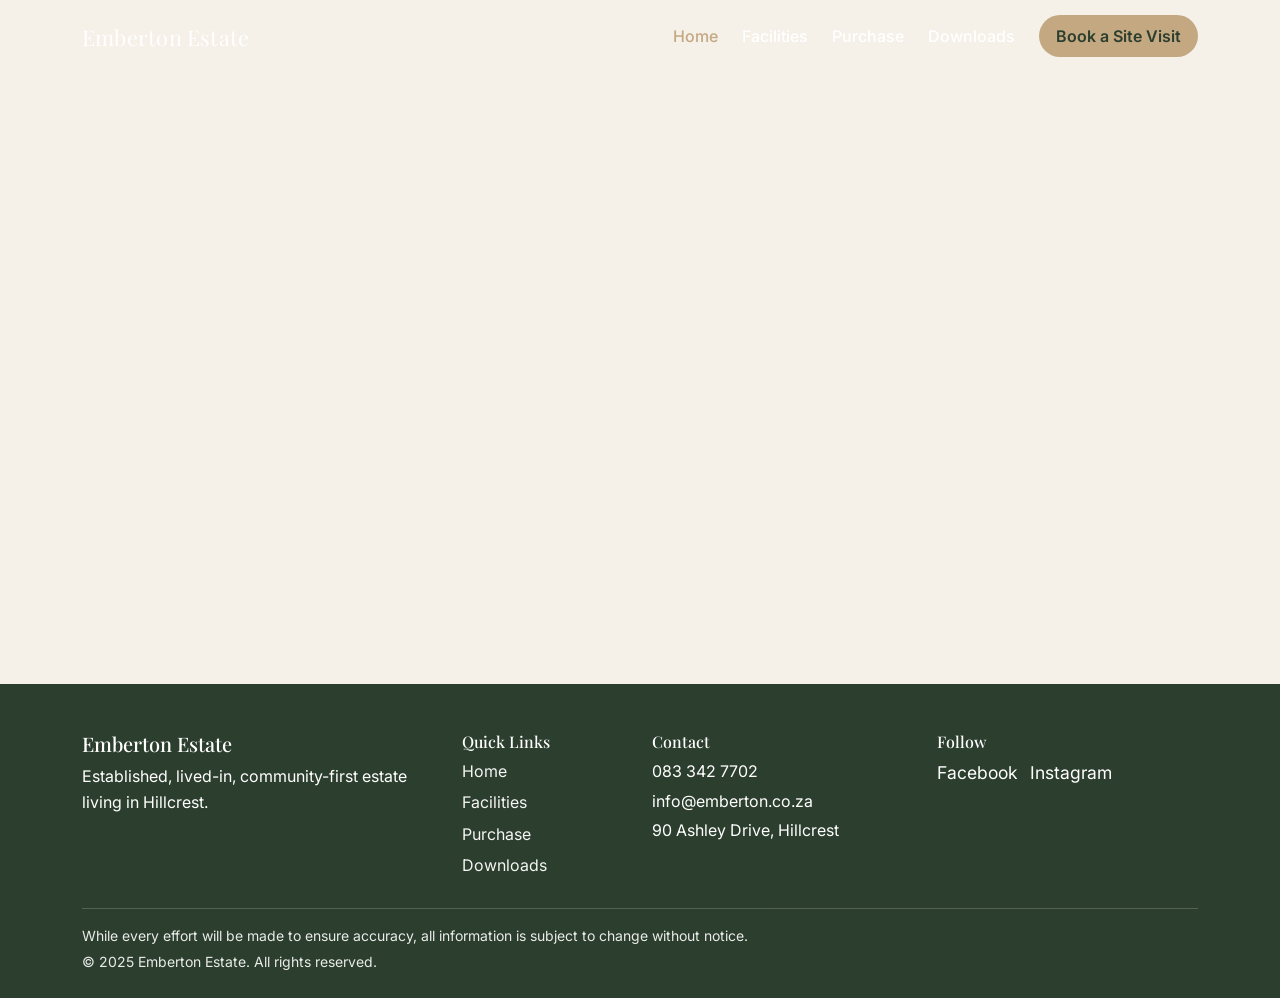
==== index.html @ 946ca2dd "Create Emberton site shell with shared layout and base styles" ====
<!doctype html>
<html lang="en">
  <head>
    <meta charset="utf-8">
    <meta name="viewport" content="width=device-width, initial-scale=1">
    <meta name="description" content="Emberton Estate in Hillcrest, KwaZulu-Natal.">
    <title>Emberton Estate | Home</title>

    <!-- Google Fonts -->
    <link rel="preconnect" href="https://fonts.googleapis.com">
    <link rel="preconnect" href="https://fonts.gstatic.com" crossorigin>
    <link href="https://fonts.googleapis.com/css2?family=Inter:wght@400;500;600;700&family=Playfair+Display:wght@500;600;700&display=swap" rel="stylesheet">

    <!-- Bootstrap 5 CSS (CDN) -->
    <link href="https://cdn.jsdelivr.net/npm/bootstrap@5.3.3/dist/css/bootstrap.min.css" rel="stylesheet" integrity="sha384-QWTKZyjpPEjISv5WaRU9OFeRpok6YctnYmDr5pNlyT2bRjXh0JMhjY6hW+ALEwIH" crossorigin="anonymous">

    <!-- Project styles -->
    <link rel="stylesheet" href="assets/css/style.css">
  </head>
  <body data-page="home">
    <!-- Shared navbar mount -->
    <div id="site-navbar-mount"></div>

    <main class="main-shell" id="main-content">
      <!-- Homepage sections will be added in later prompts -->
    </main>

    <!-- Shared footer mount -->
    <div id="site-footer-mount"></div>

    <!-- Bootstrap 5 JS Bundle (includes Popper) -->
    <script src="https://cdn.jsdelivr.net/npm/bootstrap@5.3.3/dist/js/bootstrap.bundle.min.js" integrity="sha384-YvpcrYf0tY3lHB60NNkmXc5s9fDVZLESaAA55NDzOxhy9GkcIdslK1eN7N6jIeHz" crossorigin="anonymous"></script>
    <!-- Project scripts -->
    <script src="assets/js/main.js"></script>
  </body>
</html>
---- assets/css/style.css ----
/*
  Emberton Estate Website Shell Styles
  ------------------------------------
  This stylesheet defines:
  - Brand variables
  - Global resets and typography
  - Shared navbar/footer component styles
  - Utility helpers for spacing/layout
*/

:root {
  /* Brand palette (Emberton-led) */
  --color-primary: #2c3e2d;
  --color-secondary: #f5f0e8;
  --color-accent: #c4a882;
  --color-text-dark: #1a1a1a;
  --color-text-light: #ffffff;
  --color-bg-subtle: #f9f6f1;

  /* Supporting tokens */
  --color-border: #e6dfd4;
  --shadow-soft: 0 10px 30px rgba(0, 0, 0, 0.08);
  --radius-sm: 0.5rem;
  --radius-md: 0.75rem;
  --radius-lg: 1rem;

  --font-heading: 'Playfair Display', Georgia, serif;
  --font-body: 'Inter', 'Segoe UI', Roboto, sans-serif;

  --transition-base: 0.3s ease;
}

/* Base reset */
*,
*::before,
*::after {
  box-sizing: border-box;
}

html {
  scroll-behavior: smooth; /* Global smooth scroll requirement */
}

body {
  margin: 0;
  font-family: var(--font-body);
  color: var(--color-text-dark);
  background-color: var(--color-secondary);
  line-height: 1.6;
  padding-top: 88px; /* Offset for fixed shared navbar */
}

img {
  max-width: 100%;
  height: auto;
  display: block;
}

a {
  color: inherit;
  text-decoration: none;
}

h1,
h2,
h3,
h4,
h5,
h6 {
  font-family: var(--font-heading);
  color: var(--color-primary);
  line-height: 1.2;
  margin-bottom: 0.75rem;
}

p {
  margin-bottom: 1rem;
}

/* Shared component wrappers */
.site-navbar {
  transition: background-color var(--transition-base), box-shadow var(--transition-base);
}

.site-navbar .navbar {
  padding-top: 1rem;
  padding-bottom: 1rem;
}

/* Homepage starts transparent and gains solid background on scroll */
.navbar-home-top {
  background-color: transparent;
}

/* Inner pages or scrolled state */
.navbar-solid {
  background-color: var(--color-primary);
  box-shadow: var(--shadow-soft);
}

.brand-logo {
  font-family: var(--font-heading);
  color: var(--color-text-light);
  font-size: 1.35rem;
  letter-spacing: 0.01em;
}

.nav-link {
  color: var(--color-text-light);
  font-weight: 500;
  transition: opacity var(--transition-base);
}

.nav-link:hover,
.nav-link:focus {
  color: var(--color-text-light);
  opacity: 0.85;
}

.nav-link.active {
  color: var(--color-accent) !important;
}

.site-visit-btn {
  background-color: var(--color-accent);
  color: var(--color-primary);
  border: 1px solid transparent;
  font-weight: 600;
  border-radius: 999px;
  padding: 0.6rem 1rem;
  transition: transform var(--transition-base), opacity var(--transition-base);
}

.site-visit-btn:hover,
.site-visit-btn:focus {
  color: var(--color-primary);
  transform: translateY(-1px);
  opacity: 0.95;
}

.navbar-toggler {
  border: 0;
  box-shadow: none !important;
}

.navbar-toggler-icon {
  filter: brightness(0) invert(1);
}

.main-shell {
  min-height: calc(100vh - 88px - 280px);
}

/* Footer */
.site-footer {
  background-color: var(--color-primary);
  color: var(--color-text-light);
  padding: 3rem 0 1.5rem;
  margin-top: 4rem;
}

.site-footer h5,
.site-footer h6 {
  color: var(--color-text-light);
}

.footer-links a {
  display: inline-block;
  margin-bottom: 0.35rem;
  opacity: 0.95;
}

.footer-links a:hover,
.footer-social a:hover {
  opacity: 0.8;
}

.footer-social {
  display: flex;
  gap: 0.75rem;
  margin-top: 0.5rem;
}

.footer-social a {
  font-size: 1.1rem;
}

.footer-disclaimer {
  border-top: 1px solid rgba(255, 255, 255, 0.2);
  margin-top: 1.5rem;
  padding-top: 1rem;
  font-size: 0.875rem;
  opacity: 0.9;
}

/* Utility classes */
.bg-subtle {
  background-color: var(--color-bg-subtle);
}

.section-padding {
  padding: 4rem 0;
}

.text-balance {
  text-wrap: balance;
}

.shadow-soft {
  box-shadow: var(--shadow-soft);
}

.rounded-soft {
  border-radius: var(--radius-md);
}

/* Responsive tweaks */
@media (max-width: 991.98px) {
  body {
    padding-top: 80px;
  }

  .site-navbar .navbar-collapse {
    background-color: var(--color-primary);
    margin-top: 0.75rem;
    border-radius: var(--radius-md);
    padding: 1rem;
  }

  .site-visit-btn {
    width: 100%;
    text-align: center;
    margin-top: 0.5rem;
  }

  .main-shell {
    min-height: calc(100vh - 80px - 310px);
  }
}
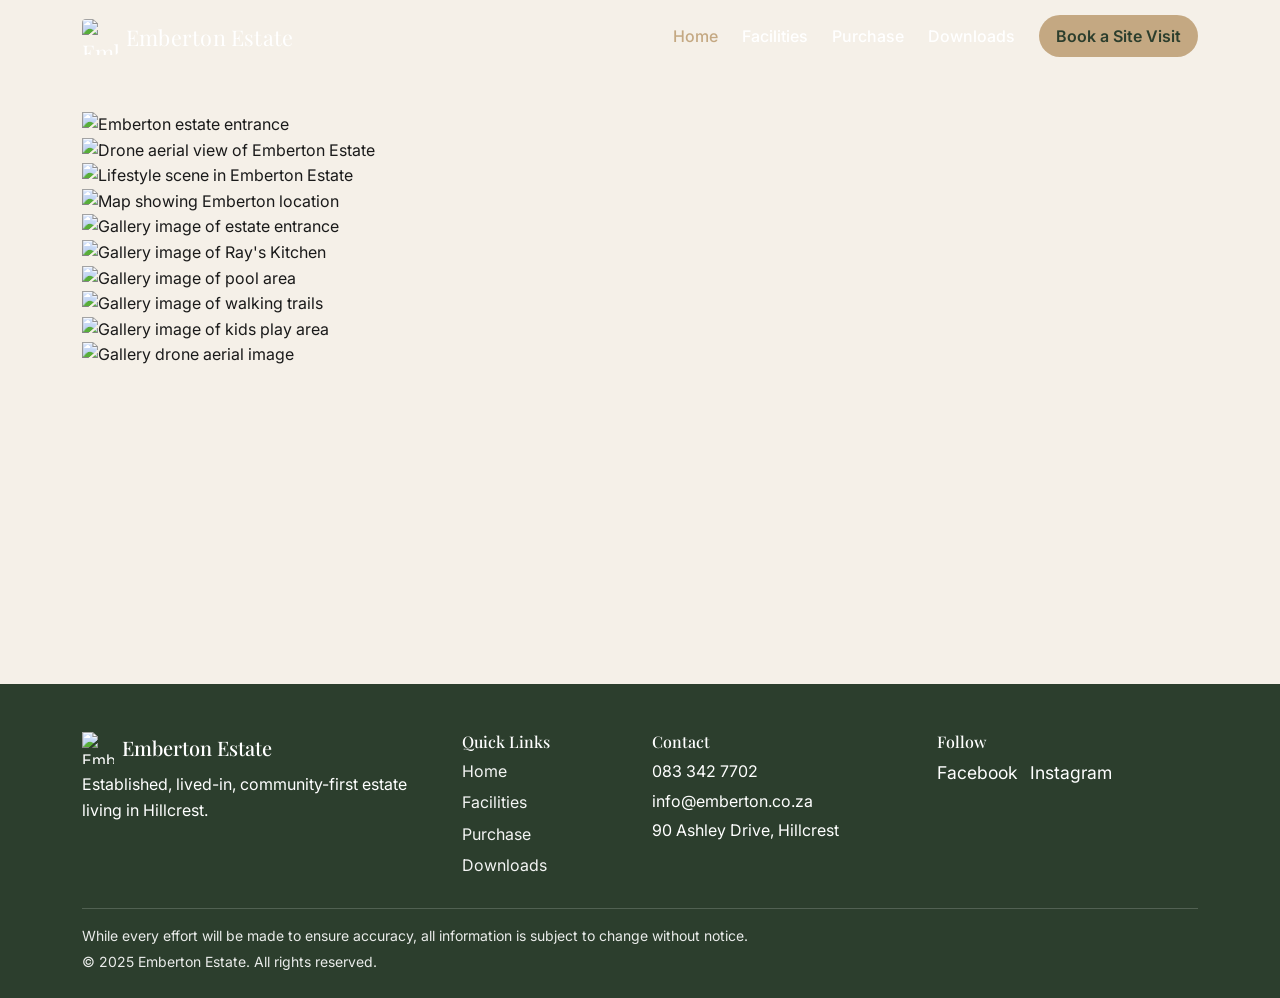
==== commit 29d6dba5: "Add image/document folder convention and placeholder asset paths" ====
--- a/index.html
+++ b/index.html
@@ -5,6 +5,7 @@
     <meta name="viewport" content="width=device-width, initial-scale=1">
     <meta name="description" content="Emberton Estate in Hillcrest, KwaZulu-Natal.">
     <title>Emberton Estate | Home</title>
+    <link rel="icon" type="image/x-icon" href="assets/images/shared/favicon.ico">
 
     <!-- Google Fonts -->
     <link rel="preconnect" href="https://fonts.googleapis.com">
@@ -22,7 +23,19 @@
     <div id="site-navbar-mount"></div>
 
     <main class="main-shell" id="main-content">
-      <!-- Homepage sections will be added in later prompts -->
+      <!-- Placeholder image tags for home page naming convention -->
+      <section class="container py-4" aria-label="Home placeholder images">
+        <img src="assets/images/home/hero-estate-entrance.jpg" alt="Emberton estate entrance">
+        <img src="assets/images/home/hero-drone-aerial.jpg" alt="Drone aerial view of Emberton Estate">
+        <img src="assets/images/home/estate-intro-lifestyle.jpg" alt="Lifestyle scene in Emberton Estate">
+        <img src="assets/images/home/location-map.jpg" alt="Map showing Emberton location">
+        <img src="assets/images/home/gallery-estate-entrance.jpg" alt="Gallery image of estate entrance">
+        <img src="assets/images/home/gallery-rays-kitchen.jpg" alt="Gallery image of Ray's Kitchen">
+        <img src="assets/images/home/gallery-pool.jpg" alt="Gallery image of pool area">
+        <img src="assets/images/home/gallery-walking-trails.jpg" alt="Gallery image of walking trails">
+        <img src="assets/images/home/gallery-kids-play.jpg" alt="Gallery image of kids play area">
+        <img src="assets/images/home/gallery-drone-aerial.jpg" alt="Gallery drone aerial image">
+      </section>
     </main>
 
     <!-- Shared footer mount -->
--- a/assets/css/style.css
+++ b/assets/css/style.css
@@ -105,6 +105,11 @@
   letter-spacing: 0.01em;
 }
 
+.brand-logo img {
+  border-radius: 0.25rem;
+  object-fit: cover;
+}
+
 .nav-link {
   color: var(--color-text-light);
   font-weight: 500;
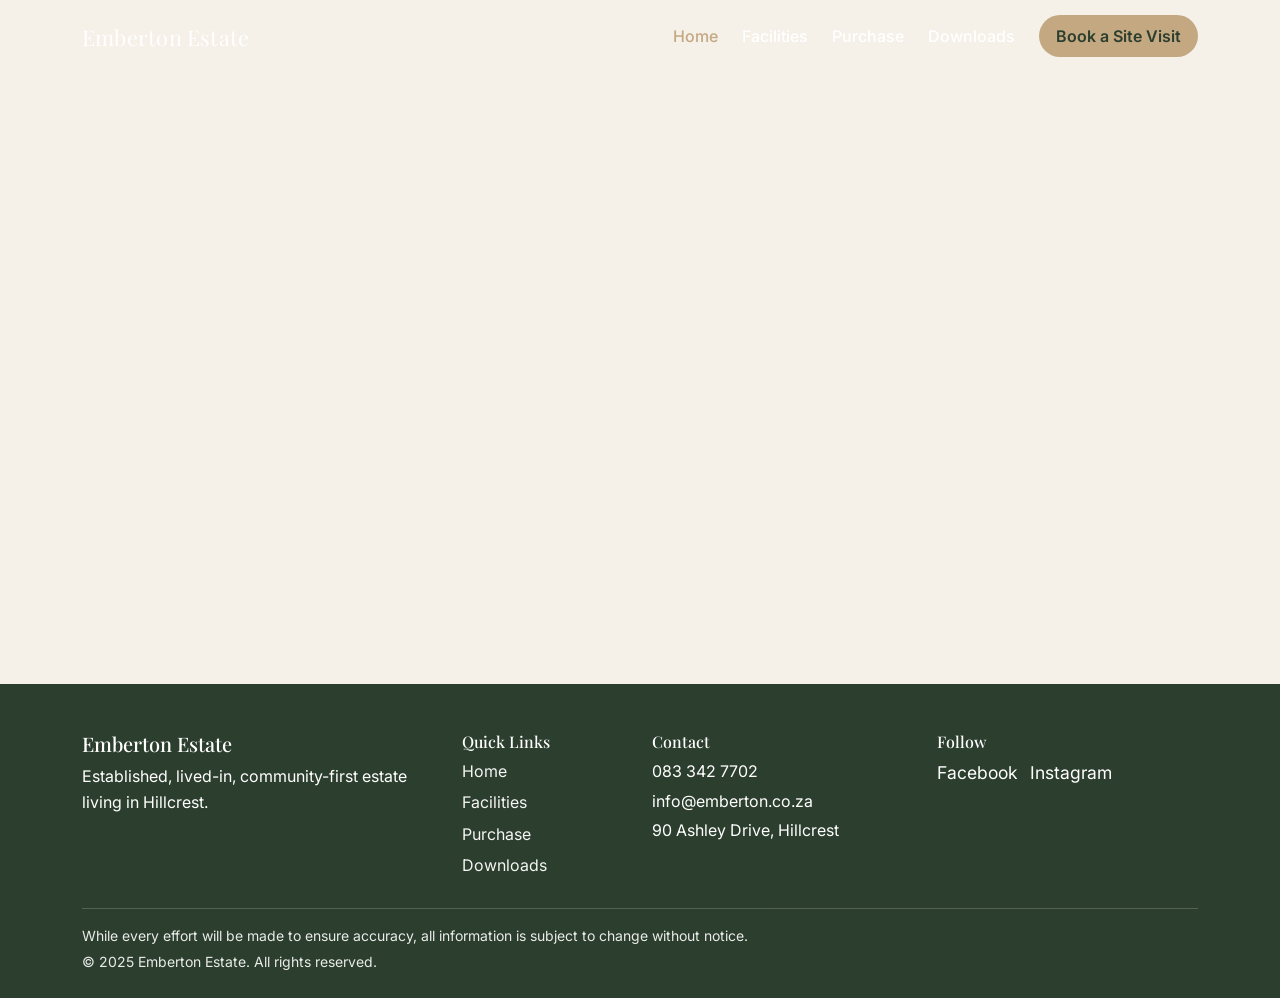
==== commit 5ac6071f: "Merge branch 'main' into codex/create-folder-and-file-structure-ow0bai" ====
--- a/index.html
+++ b/index.html
@@ -5,7 +5,6 @@
     <meta name="viewport" content="width=device-width, initial-scale=1">
     <meta name="description" content="Emberton Estate in Hillcrest, KwaZulu-Natal.">
     <title>Emberton Estate | Home</title>
-    <link rel="icon" type="image/x-icon" href="assets/images/shared/favicon.ico">
 
     <!-- Google Fonts -->
     <link rel="preconnect" href="https://fonts.googleapis.com">
@@ -23,19 +22,7 @@
     <div id="site-navbar-mount"></div>
 
     <main class="main-shell" id="main-content">
-      <!-- Placeholder image tags for home page naming convention -->
-      <section class="container py-4" aria-label="Home placeholder images">
-        <img src="assets/images/home/hero-estate-entrance.jpg" alt="Emberton estate entrance">
-        <img src="assets/images/home/hero-drone-aerial.jpg" alt="Drone aerial view of Emberton Estate">
-        <img src="assets/images/home/estate-intro-lifestyle.jpg" alt="Lifestyle scene in Emberton Estate">
-        <img src="assets/images/home/location-map.jpg" alt="Map showing Emberton location">
-        <img src="assets/images/home/gallery-estate-entrance.jpg" alt="Gallery image of estate entrance">
-        <img src="assets/images/home/gallery-rays-kitchen.jpg" alt="Gallery image of Ray's Kitchen">
-        <img src="assets/images/home/gallery-pool.jpg" alt="Gallery image of pool area">
-        <img src="assets/images/home/gallery-walking-trails.jpg" alt="Gallery image of walking trails">
-        <img src="assets/images/home/gallery-kids-play.jpg" alt="Gallery image of kids play area">
-        <img src="assets/images/home/gallery-drone-aerial.jpg" alt="Gallery drone aerial image">
-      </section>
+      <!-- Homepage sections will be added in later prompts -->
     </main>
 
     <!-- Shared footer mount -->
--- a/assets/css/style.css
+++ b/assets/css/style.css
@@ -105,11 +105,6 @@
   letter-spacing: 0.01em;
 }
 
-.brand-logo img {
-  border-radius: 0.25rem;
-  object-fit: cover;
-}
-
 .nav-link {
   color: var(--color-text-light);
   font-weight: 500;
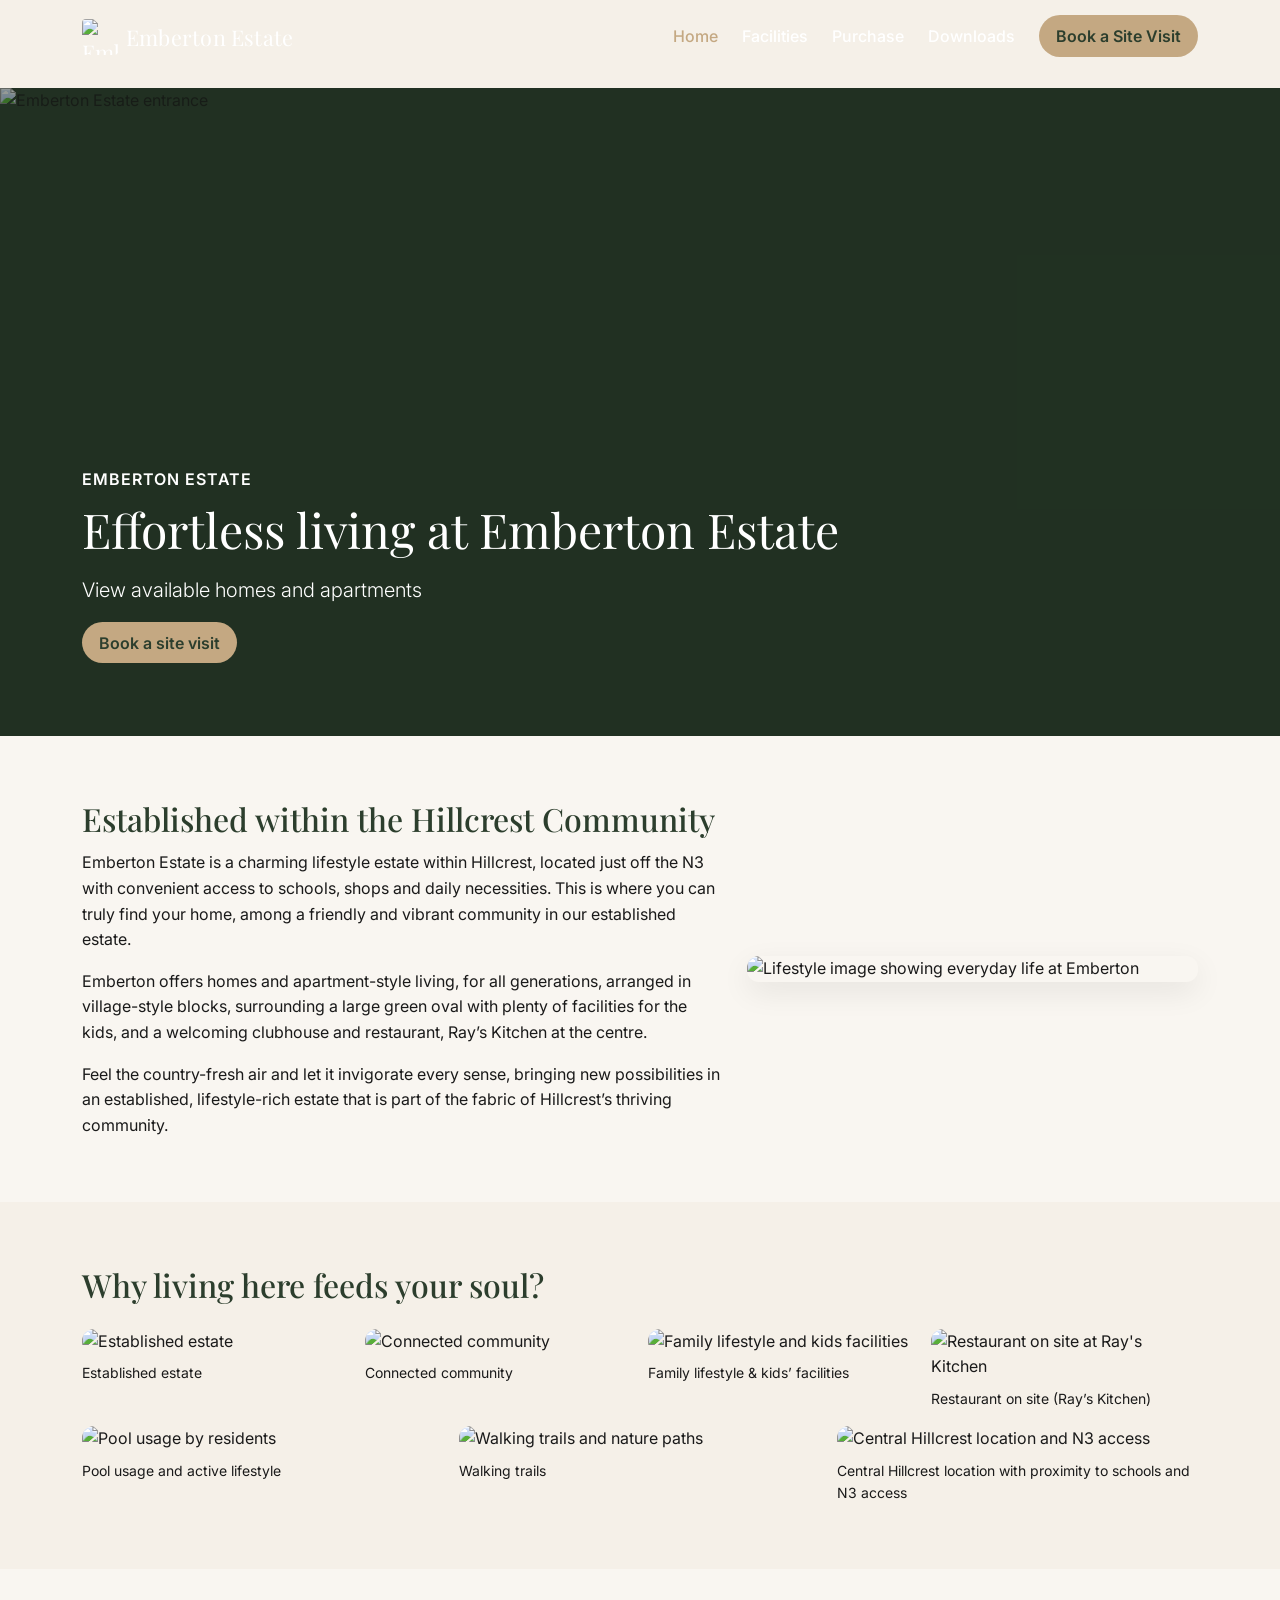
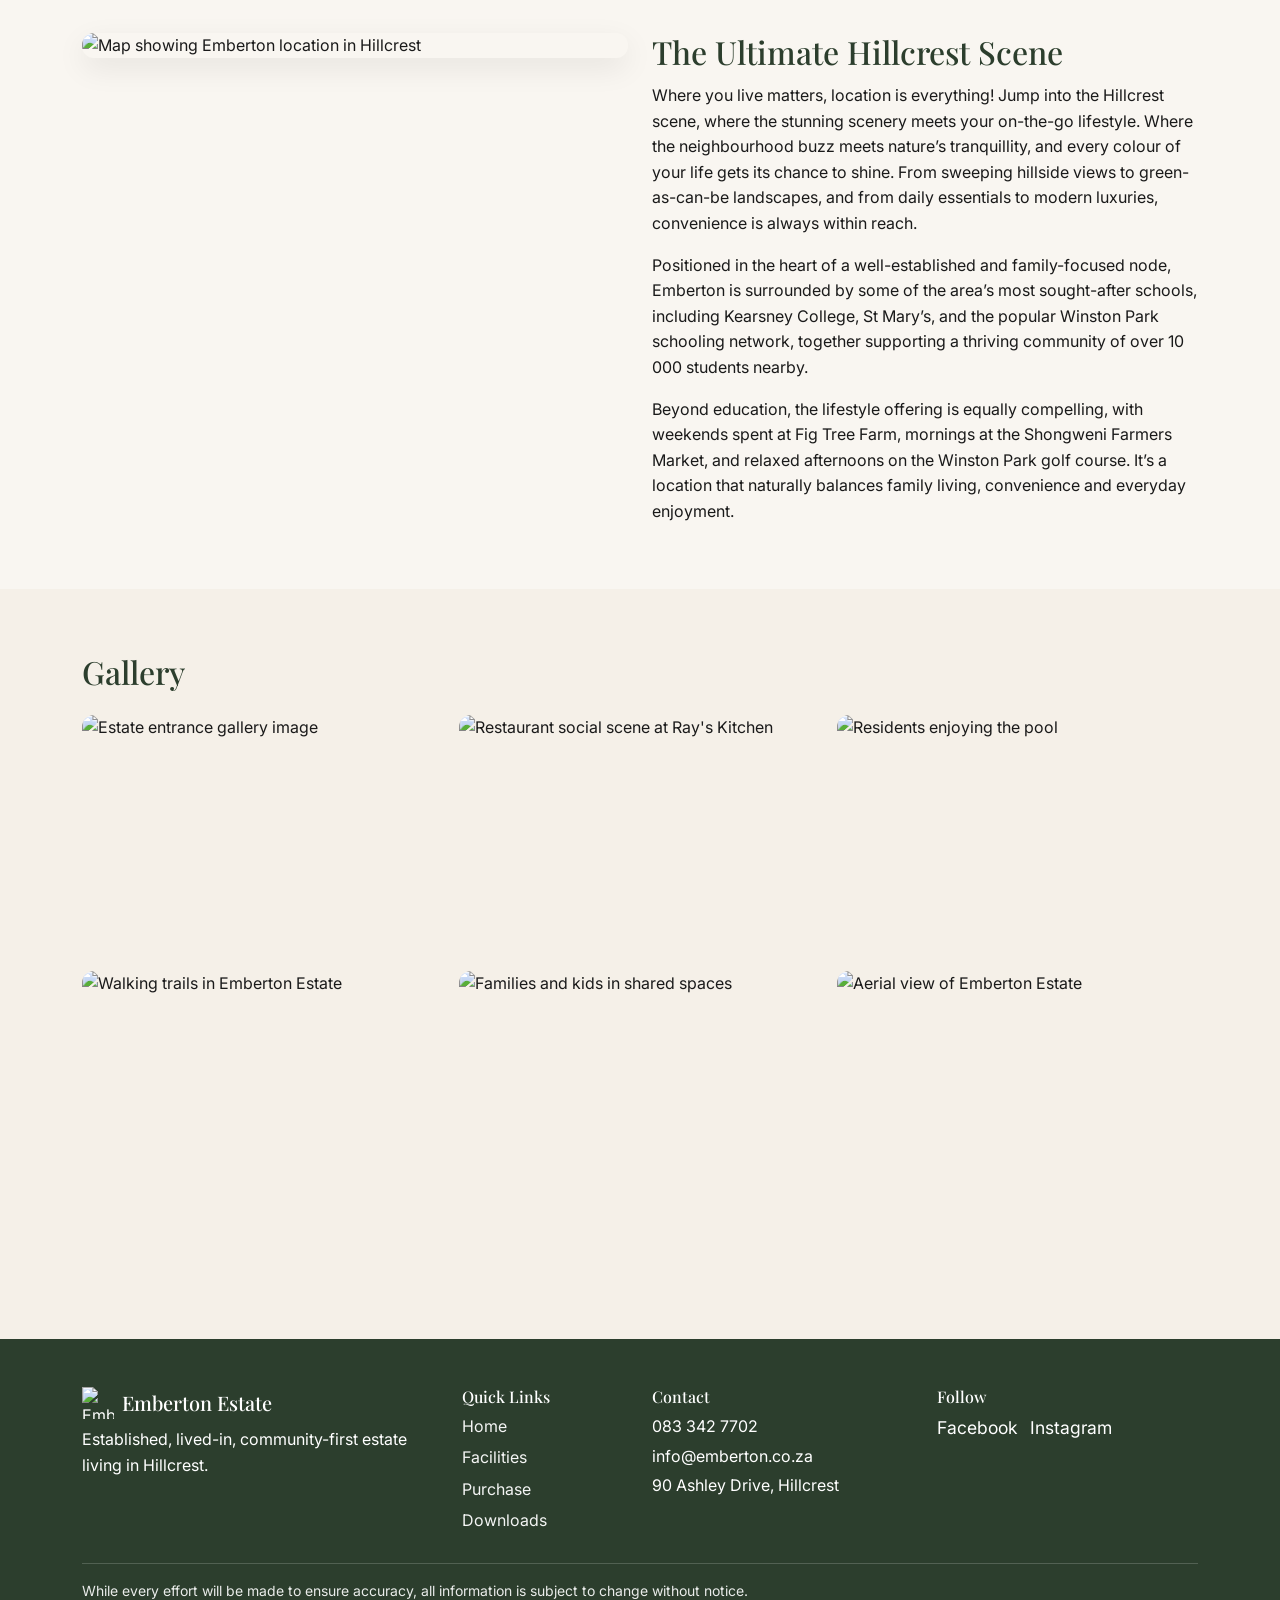
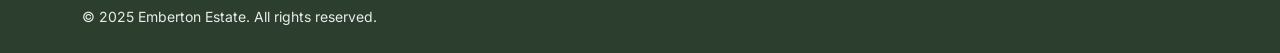
==== commit 31bb7676: "Build homepage sections and estate-first messaging layout" ====
--- a/index.html
+++ b/index.html
@@ -5,6 +5,7 @@
     <meta name="viewport" content="width=device-width, initial-scale=1">
     <meta name="description" content="Emberton Estate in Hillcrest, KwaZulu-Natal.">
     <title>Emberton Estate | Home</title>
+    <link rel="icon" type="image/x-icon" href="assets/images/shared/favicon.ico">
 
     <!-- Google Fonts -->
     <link rel="preconnect" href="https://fonts.googleapis.com">
@@ -22,7 +23,94 @@
     <div id="site-navbar-mount"></div>
 
     <main class="main-shell" id="main-content">
-      <!-- Homepage sections will be added in later prompts -->
+      <!-- HERO: estate-first positioning -->
+      <header class="home-hero position-relative">
+        <img src="assets/images/home/hero-estate-entrance.jpg" alt="Emberton Estate entrance" class="hero-bg-image">
+        <div class="hero-overlay"></div>
+        <section class="container hero-content text-white">
+          <p class="hero-kicker mb-2">Emberton Estate</p>
+          <h1 class="display-5 mb-3">Effortless living at Emberton Estate</h1>
+          <p class="lead mb-4">View available homes and apartments</p>
+          <a class="site-visit-btn" href="#" aria-label="Book a site visit">Book a site visit</a>
+        </section>
+      </header>
+
+      <!-- Main intro copy -->
+      <section class="section-padding bg-subtle">
+        <div class="container">
+          <div class="row g-4 align-items-center">
+            <article class="col-lg-7">
+              <h2>Established within the Hillcrest Community</h2>
+              <p>
+                Emberton Estate is a charming lifestyle estate within Hillcrest, located just off the N3 with convenient access to schools, shops and daily necessities. This is where you can truly find your home, among a friendly and vibrant community in our established estate.
+              </p>
+              <p>
+                Emberton offers homes and apartment-style living, for all generations, arranged in village-style blocks, surrounding a large green oval with plenty of facilities for the kids, and a welcoming clubhouse and restaurant, Ray’s Kitchen at the centre.
+              </p>
+              <p class="mb-0">
+                Feel the country-fresh air and let it invigorate every sense, bringing new possibilities in an established, lifestyle-rich estate that is part of the fabric of Hillcrest’s thriving community.
+              </p>
+            </article>
+            <aside class="col-lg-5">
+              <img src="assets/images/home/estate-intro-lifestyle.jpg" alt="Lifestyle image showing everyday life at Emberton" class="rounded-soft shadow-soft">
+            </aside>
+          </div>
+        </div>
+      </section>
+
+      <!-- Why Invest / Why live here -->
+      <section class="section-padding">
+        <div class="container">
+          <h2 class="mb-4">Why living here feeds your soul?</h2>
+          <div class="row g-3">
+            <article class="col-md-6 col-lg-3"><img src="assets/images/home/gallery-estate-entrance.jpg" alt="Established estate" class="rounded-soft"><p class="small mt-2 mb-0">Established estate</p></article>
+            <article class="col-md-6 col-lg-3"><img src="assets/images/home/gallery-drone-aerial.jpg" alt="Connected community" class="rounded-soft"><p class="small mt-2 mb-0">Connected community</p></article>
+            <article class="col-md-6 col-lg-3"><img src="assets/images/home/gallery-kids-play.jpg" alt="Family lifestyle and kids facilities" class="rounded-soft"><p class="small mt-2 mb-0">Family lifestyle &amp; kids’ facilities</p></article>
+            <article class="col-md-6 col-lg-3"><img src="assets/images/home/gallery-rays-kitchen.jpg" alt="Restaurant on site at Ray's Kitchen" class="rounded-soft"><p class="small mt-2 mb-0">Restaurant on site (Ray’s Kitchen)</p></article>
+            <article class="col-md-6 col-lg-4"><img src="assets/images/home/gallery-pool.jpg" alt="Pool usage by residents" class="rounded-soft"><p class="small mt-2 mb-0">Pool usage and active lifestyle</p></article>
+            <article class="col-md-6 col-lg-4"><img src="assets/images/home/gallery-walking-trails.jpg" alt="Walking trails and nature paths" class="rounded-soft"><p class="small mt-2 mb-0">Walking trails</p></article>
+            <article class="col-md-12 col-lg-4"><img src="assets/images/home/hero-drone-aerial.jpg" alt="Central Hillcrest location and N3 access" class="rounded-soft"><p class="small mt-2 mb-0">Central Hillcrest location with proximity to schools and N3 access</p></article>
+          </div>
+        </div>
+      </section>
+
+      <!-- Location map and copy -->
+      <section class="section-padding bg-subtle">
+        <div class="container">
+          <div class="row g-4 align-items-start">
+            <div class="col-lg-6">
+              <img src="assets/images/home/location-map.jpg" alt="Map showing Emberton location in Hillcrest" class="rounded-soft shadow-soft">
+            </div>
+            <article class="col-lg-6">
+              <h2>The Ultimate Hillcrest Scene</h2>
+              <p>
+                Where you live matters, location is everything! Jump into the Hillcrest scene, where the stunning scenery meets your on-the-go lifestyle. Where the neighbourhood buzz meets nature’s tranquillity, and every colour of your life gets its chance to shine. From sweeping hillside views to green-as-can-be landscapes, and from daily essentials to modern luxuries, convenience is always within reach.
+              </p>
+              <p>
+                Positioned in the heart of a well-established and family-focused node, Emberton is surrounded by some of the area’s most sought-after schools, including Kearsney College, St Mary’s, and the popular Winston Park schooling network, together supporting a thriving community of over 10 000 students nearby.
+              </p>
+              <p class="mb-0">
+                Beyond education, the lifestyle offering is equally compelling, with weekends spent at Fig Tree Farm, mornings at the Shongweni Farmers Market, and relaxed afternoons on the Winston Park golf course. It’s a location that naturally balances family living, convenience and everyday enjoyment.
+              </p>
+            </article>
+          </div>
+        </div>
+      </section>
+
+      <!-- Updated gallery -->
+      <section class="section-padding">
+        <div class="container">
+          <h2 class="mb-4">Gallery</h2>
+          <div class="home-gallery-grid">
+            <img src="assets/images/home/gallery-estate-entrance.jpg" alt="Estate entrance gallery image" class="rounded-soft">
+            <img src="assets/images/home/gallery-rays-kitchen.jpg" alt="Restaurant social scene at Ray's Kitchen" class="rounded-soft">
+            <img src="assets/images/home/gallery-pool.jpg" alt="Residents enjoying the pool" class="rounded-soft">
+            <img src="assets/images/home/gallery-walking-trails.jpg" alt="Walking trails in Emberton Estate" class="rounded-soft">
+            <img src="assets/images/home/gallery-kids-play.jpg" alt="Families and kids in shared spaces" class="rounded-soft">
+            <img src="assets/images/home/gallery-drone-aerial.jpg" alt="Aerial view of Emberton Estate" class="rounded-soft">
+          </div>
+        </div>
+      </section>
     </main>
 
     <!-- Shared footer mount -->
--- a/assets/css/style.css
+++ b/assets/css/style.css
@@ -105,6 +105,11 @@
   letter-spacing: 0.01em;
 }
 
+.brand-logo img {
+  border-radius: 0.25rem;
+  object-fit: cover;
+}
+
 .nav-link {
   color: var(--color-text-light);
   font-weight: 500;
@@ -151,6 +156,56 @@
   min-height: calc(100vh - 88px - 280px);
 }
 
+.home-hero {
+  min-height: 72vh;
+  display: flex;
+  align-items: end;
+  overflow: hidden;
+  background-color: var(--color-primary);
+}
+
+.hero-bg-image {
+  position: absolute;
+  inset: 0;
+  width: 100%;
+  height: 100%;
+  object-fit: cover;
+}
+
+.hero-overlay {
+  position: absolute;
+  inset: 0;
+  background: rgba(20, 33, 20, 0.45);
+}
+
+.hero-content {
+  position: relative;
+  z-index: 1;
+  padding-bottom: 5rem;
+}
+
+.hero-content h1 {
+  color: var(--color-text-light);
+}
+
+.hero-kicker {
+  font-weight: 600;
+  letter-spacing: 0.06em;
+  text-transform: uppercase;
+}
+
+.home-gallery-grid {
+  display: grid;
+  grid-template-columns: repeat(3, minmax(0, 1fr));
+  gap: 1rem;
+}
+
+.home-gallery-grid img {
+  width: 100%;
+  height: 240px;
+  object-fit: cover;
+}
+
 /* Footer */
 .site-footer {
   background-color: var(--color-primary);
@@ -236,4 +291,22 @@
   .main-shell {
     min-height: calc(100vh - 80px - 310px);
   }
-}
+
+  .home-hero {
+    min-height: 60vh;
+  }
+
+  .hero-content {
+    padding-bottom: 3rem;
+  }
+
+  .home-gallery-grid {
+    grid-template-columns: repeat(2, minmax(0, 1fr));
+  }
+}
+
+@media (max-width: 575.98px) {
+  .home-gallery-grid {
+    grid-template-columns: 1fr;
+  }
+}
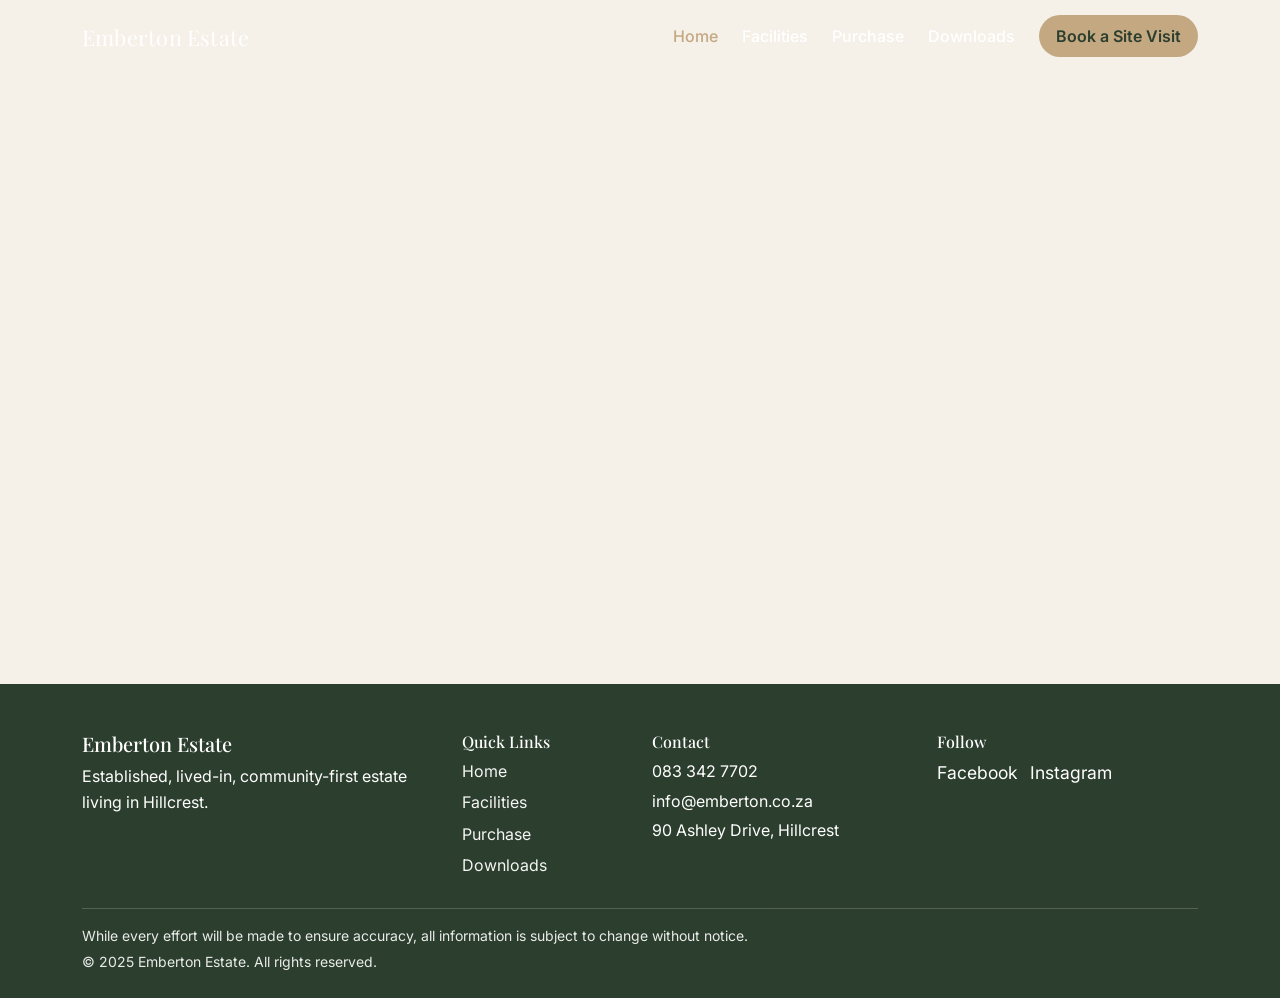
==== commit ba7e841a: "Merge branch 'main' into codex/create-folder-and-file-structure-exbswb" ====
--- a/index.html
+++ b/index.html
@@ -5,7 +5,6 @@
     <meta name="viewport" content="width=device-width, initial-scale=1">
     <meta name="description" content="Emberton Estate in Hillcrest, KwaZulu-Natal.">
     <title>Emberton Estate | Home</title>
-    <link rel="icon" type="image/x-icon" href="assets/images/shared/favicon.ico">
 
     <!-- Google Fonts -->
     <link rel="preconnect" href="https://fonts.googleapis.com">
@@ -23,94 +22,7 @@
     <div id="site-navbar-mount"></div>
 
     <main class="main-shell" id="main-content">
-      <!-- HERO: estate-first positioning -->
-      <header class="home-hero position-relative">
-        <img src="assets/images/home/hero-estate-entrance.jpg" alt="Emberton Estate entrance" class="hero-bg-image">
-        <div class="hero-overlay"></div>
-        <section class="container hero-content text-white">
-          <p class="hero-kicker mb-2">Emberton Estate</p>
-          <h1 class="display-5 mb-3">Effortless living at Emberton Estate</h1>
-          <p class="lead mb-4">View available homes and apartments</p>
-          <a class="site-visit-btn" href="#" aria-label="Book a site visit">Book a site visit</a>
-        </section>
-      </header>
-
-      <!-- Main intro copy -->
-      <section class="section-padding bg-subtle">
-        <div class="container">
-          <div class="row g-4 align-items-center">
-            <article class="col-lg-7">
-              <h2>Established within the Hillcrest Community</h2>
-              <p>
-                Emberton Estate is a charming lifestyle estate within Hillcrest, located just off the N3 with convenient access to schools, shops and daily necessities. This is where you can truly find your home, among a friendly and vibrant community in our established estate.
-              </p>
-              <p>
-                Emberton offers homes and apartment-style living, for all generations, arranged in village-style blocks, surrounding a large green oval with plenty of facilities for the kids, and a welcoming clubhouse and restaurant, Ray’s Kitchen at the centre.
-              </p>
-              <p class="mb-0">
-                Feel the country-fresh air and let it invigorate every sense, bringing new possibilities in an established, lifestyle-rich estate that is part of the fabric of Hillcrest’s thriving community.
-              </p>
-            </article>
-            <aside class="col-lg-5">
-              <img src="assets/images/home/estate-intro-lifestyle.jpg" alt="Lifestyle image showing everyday life at Emberton" class="rounded-soft shadow-soft">
-            </aside>
-          </div>
-        </div>
-      </section>
-
-      <!-- Why Invest / Why live here -->
-      <section class="section-padding">
-        <div class="container">
-          <h2 class="mb-4">Why living here feeds your soul?</h2>
-          <div class="row g-3">
-            <article class="col-md-6 col-lg-3"><img src="assets/images/home/gallery-estate-entrance.jpg" alt="Established estate" class="rounded-soft"><p class="small mt-2 mb-0">Established estate</p></article>
-            <article class="col-md-6 col-lg-3"><img src="assets/images/home/gallery-drone-aerial.jpg" alt="Connected community" class="rounded-soft"><p class="small mt-2 mb-0">Connected community</p></article>
-            <article class="col-md-6 col-lg-3"><img src="assets/images/home/gallery-kids-play.jpg" alt="Family lifestyle and kids facilities" class="rounded-soft"><p class="small mt-2 mb-0">Family lifestyle &amp; kids’ facilities</p></article>
-            <article class="col-md-6 col-lg-3"><img src="assets/images/home/gallery-rays-kitchen.jpg" alt="Restaurant on site at Ray's Kitchen" class="rounded-soft"><p class="small mt-2 mb-0">Restaurant on site (Ray’s Kitchen)</p></article>
-            <article class="col-md-6 col-lg-4"><img src="assets/images/home/gallery-pool.jpg" alt="Pool usage by residents" class="rounded-soft"><p class="small mt-2 mb-0">Pool usage and active lifestyle</p></article>
-            <article class="col-md-6 col-lg-4"><img src="assets/images/home/gallery-walking-trails.jpg" alt="Walking trails and nature paths" class="rounded-soft"><p class="small mt-2 mb-0">Walking trails</p></article>
-            <article class="col-md-12 col-lg-4"><img src="assets/images/home/hero-drone-aerial.jpg" alt="Central Hillcrest location and N3 access" class="rounded-soft"><p class="small mt-2 mb-0">Central Hillcrest location with proximity to schools and N3 access</p></article>
-          </div>
-        </div>
-      </section>
-
-      <!-- Location map and copy -->
-      <section class="section-padding bg-subtle">
-        <div class="container">
-          <div class="row g-4 align-items-start">
-            <div class="col-lg-6">
-              <img src="assets/images/home/location-map.jpg" alt="Map showing Emberton location in Hillcrest" class="rounded-soft shadow-soft">
-            </div>
-            <article class="col-lg-6">
-              <h2>The Ultimate Hillcrest Scene</h2>
-              <p>
-                Where you live matters, location is everything! Jump into the Hillcrest scene, where the stunning scenery meets your on-the-go lifestyle. Where the neighbourhood buzz meets nature’s tranquillity, and every colour of your life gets its chance to shine. From sweeping hillside views to green-as-can-be landscapes, and from daily essentials to modern luxuries, convenience is always within reach.
-              </p>
-              <p>
-                Positioned in the heart of a well-established and family-focused node, Emberton is surrounded by some of the area’s most sought-after schools, including Kearsney College, St Mary’s, and the popular Winston Park schooling network, together supporting a thriving community of over 10 000 students nearby.
-              </p>
-              <p class="mb-0">
-                Beyond education, the lifestyle offering is equally compelling, with weekends spent at Fig Tree Farm, mornings at the Shongweni Farmers Market, and relaxed afternoons on the Winston Park golf course. It’s a location that naturally balances family living, convenience and everyday enjoyment.
-              </p>
-            </article>
-          </div>
-        </div>
-      </section>
-
-      <!-- Updated gallery -->
-      <section class="section-padding">
-        <div class="container">
-          <h2 class="mb-4">Gallery</h2>
-          <div class="home-gallery-grid">
-            <img src="assets/images/home/gallery-estate-entrance.jpg" alt="Estate entrance gallery image" class="rounded-soft">
-            <img src="assets/images/home/gallery-rays-kitchen.jpg" alt="Restaurant social scene at Ray's Kitchen" class="rounded-soft">
-            <img src="assets/images/home/gallery-pool.jpg" alt="Residents enjoying the pool" class="rounded-soft">
-            <img src="assets/images/home/gallery-walking-trails.jpg" alt="Walking trails in Emberton Estate" class="rounded-soft">
-            <img src="assets/images/home/gallery-kids-play.jpg" alt="Families and kids in shared spaces" class="rounded-soft">
-            <img src="assets/images/home/gallery-drone-aerial.jpg" alt="Aerial view of Emberton Estate" class="rounded-soft">
-          </div>
-        </div>
-      </section>
+      <!-- Homepage sections will be added in later prompts -->
     </main>
 
     <!-- Shared footer mount -->
--- a/assets/css/style.css
+++ b/assets/css/style.css
@@ -105,11 +105,6 @@
   letter-spacing: 0.01em;
 }
 
-.brand-logo img {
-  border-radius: 0.25rem;
-  object-fit: cover;
-}
-
 .nav-link {
   color: var(--color-text-light);
   font-weight: 500;
@@ -156,56 +151,6 @@
   min-height: calc(100vh - 88px - 280px);
 }
 
-.home-hero {
-  min-height: 72vh;
-  display: flex;
-  align-items: end;
-  overflow: hidden;
-  background-color: var(--color-primary);
-}
-
-.hero-bg-image {
-  position: absolute;
-  inset: 0;
-  width: 100%;
-  height: 100%;
-  object-fit: cover;
-}
-
-.hero-overlay {
-  position: absolute;
-  inset: 0;
-  background: rgba(20, 33, 20, 0.45);
-}
-
-.hero-content {
-  position: relative;
-  z-index: 1;
-  padding-bottom: 5rem;
-}
-
-.hero-content h1 {
-  color: var(--color-text-light);
-}
-
-.hero-kicker {
-  font-weight: 600;
-  letter-spacing: 0.06em;
-  text-transform: uppercase;
-}
-
-.home-gallery-grid {
-  display: grid;
-  grid-template-columns: repeat(3, minmax(0, 1fr));
-  gap: 1rem;
-}
-
-.home-gallery-grid img {
-  width: 100%;
-  height: 240px;
-  object-fit: cover;
-}
-
 /* Footer */
 .site-footer {
   background-color: var(--color-primary);
@@ -291,22 +236,4 @@
   .main-shell {
     min-height: calc(100vh - 80px - 310px);
   }
-
-  .home-hero {
-    min-height: 60vh;
-  }
-
-  .hero-content {
-    padding-bottom: 3rem;
-  }
-
-  .home-gallery-grid {
-    grid-template-columns: repeat(2, minmax(0, 1fr));
-  }
-}
-
-@media (max-width: 575.98px) {
-  .home-gallery-grid {
-    grid-template-columns: 1fr;
-  }
-}
+}
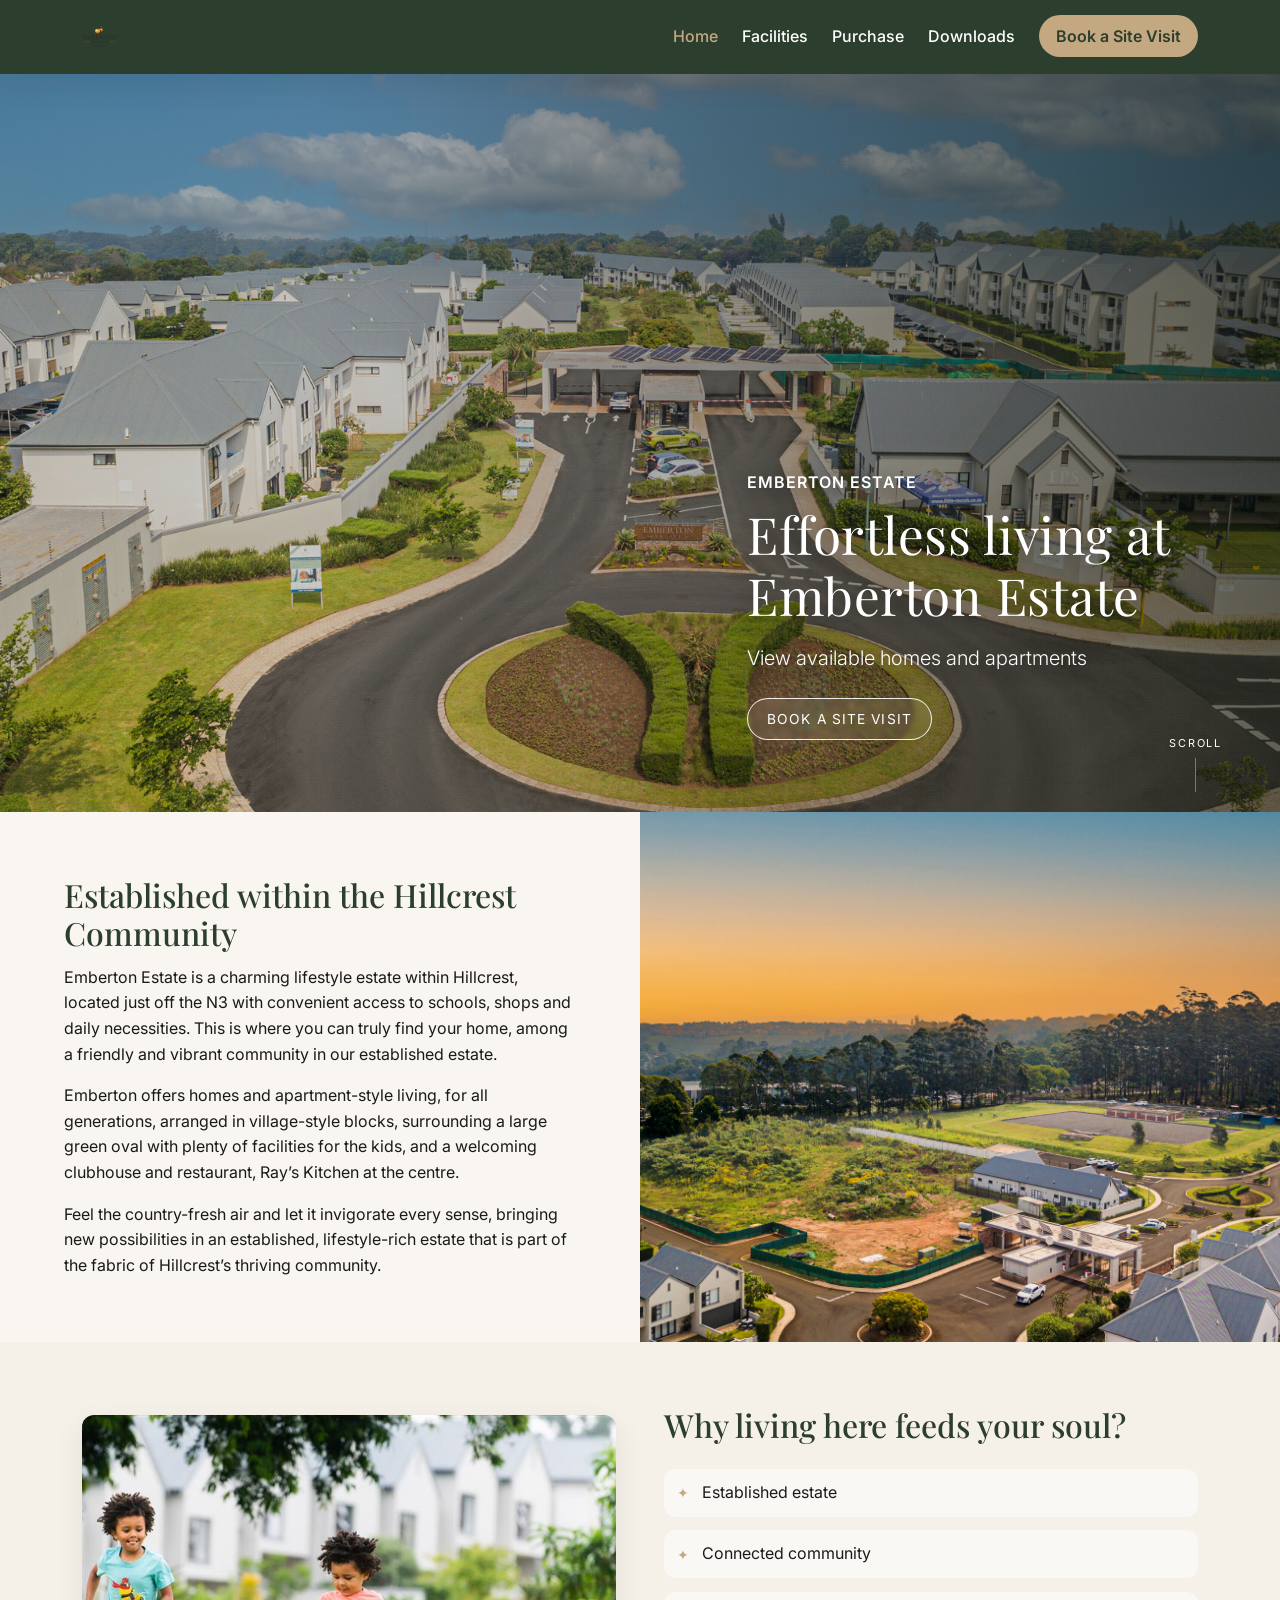
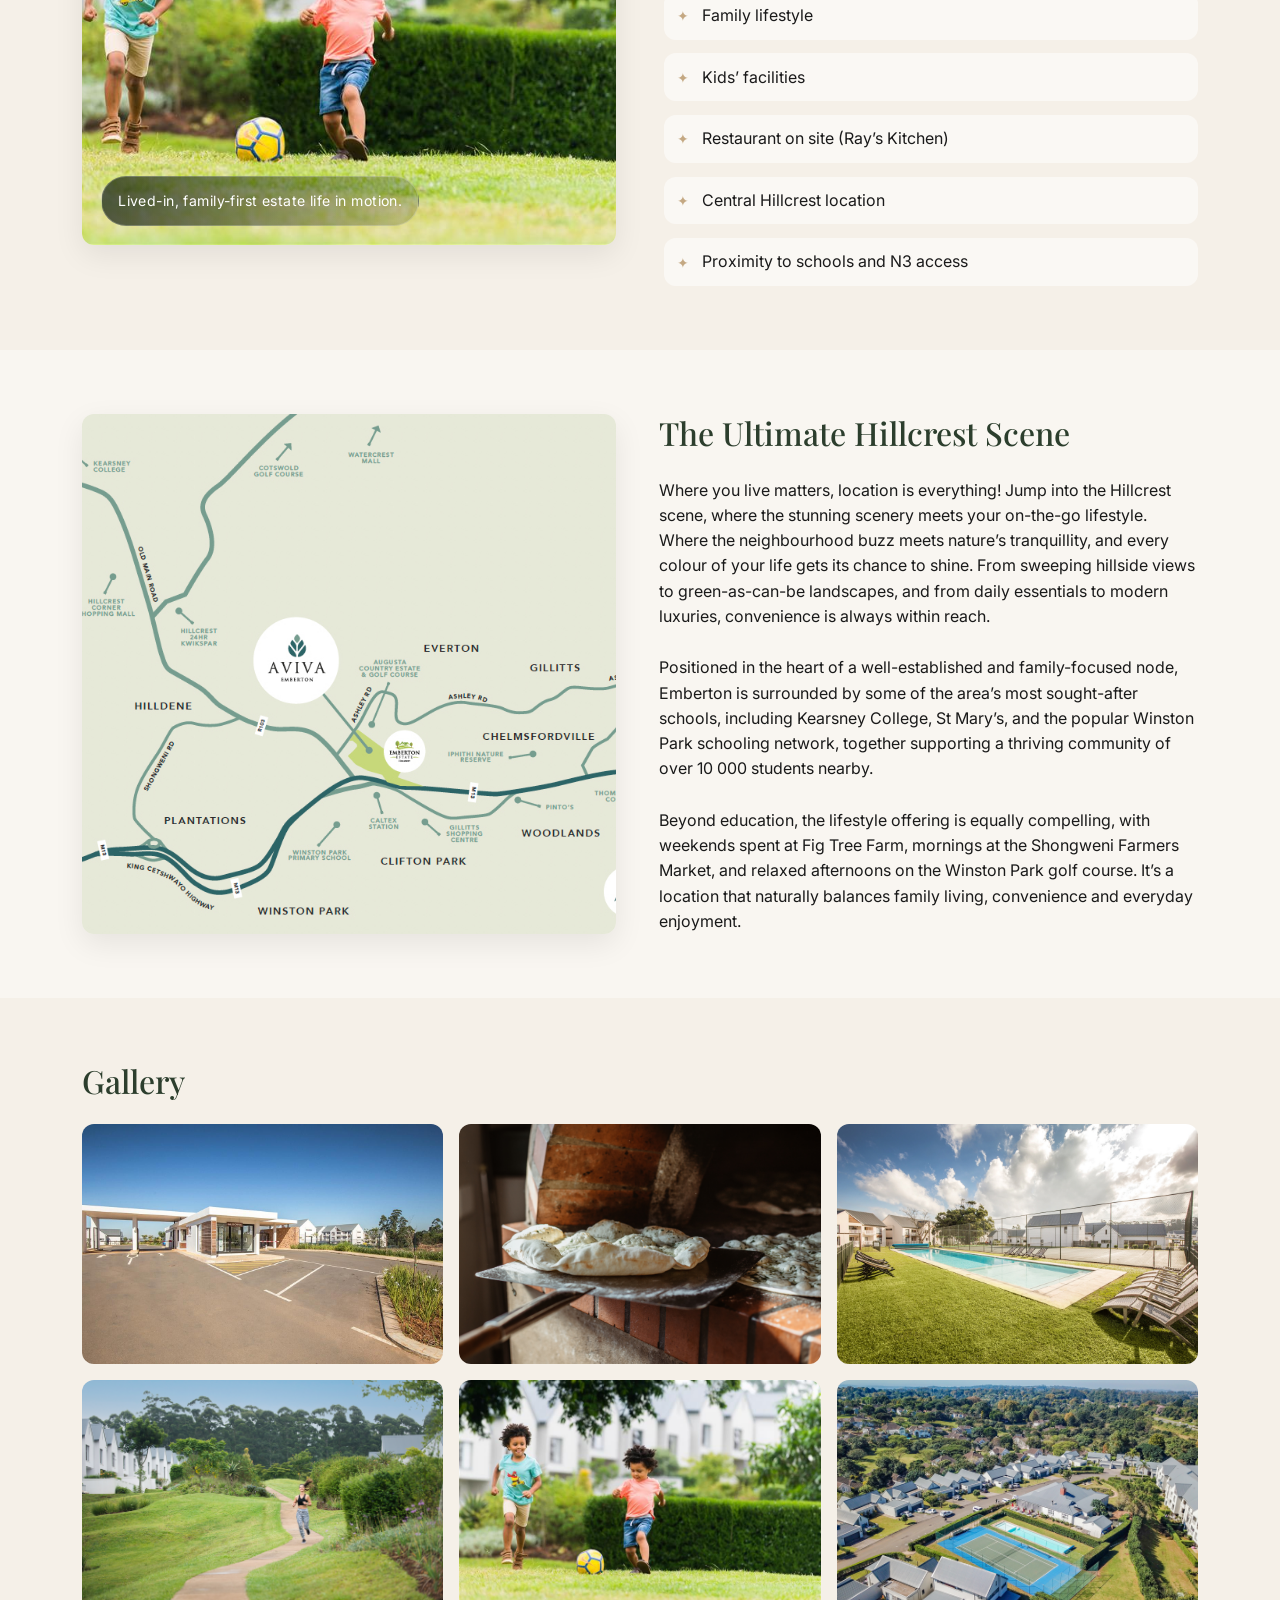
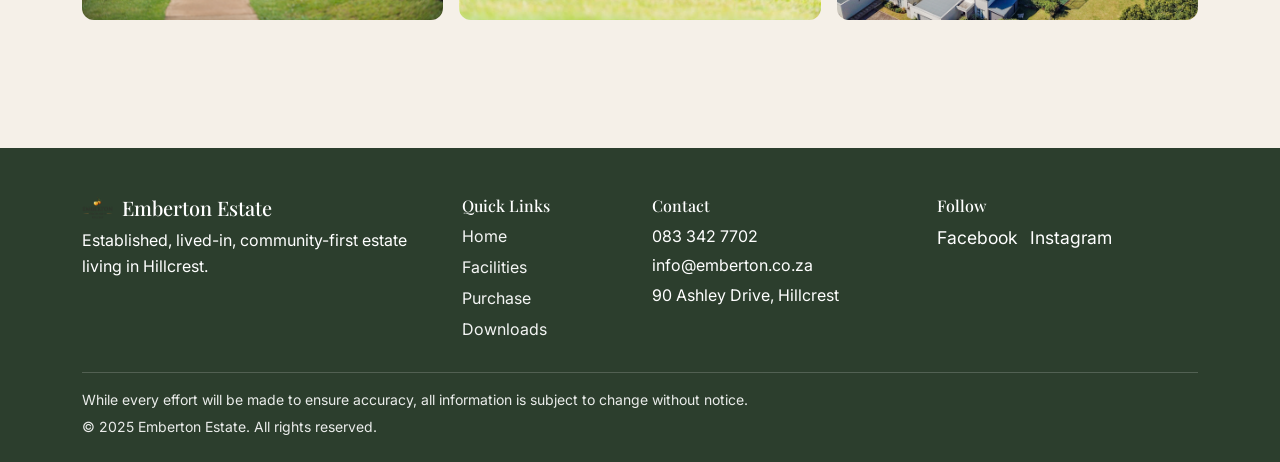
==== commit 42948cc7: "Animations + transitions + gradients and UI/UX fixes" ====
--- a/index.html
+++ b/index.html
@@ -5,6 +5,7 @@
     <meta name="viewport" content="width=device-width, initial-scale=1">
     <meta name="description" content="Emberton Estate in Hillcrest, KwaZulu-Natal.">
     <title>Emberton Estate | Home</title>
+    <link rel="icon" type="image/x-icon" href="assets/images/shared/favicon.ico">
 
     <!-- Google Fonts -->
     <link rel="preconnect" href="https://fonts.googleapis.com">
@@ -18,11 +19,120 @@
     <link rel="stylesheet" href="assets/css/style.css">
   </head>
   <body data-page="home">
+    <div class="scroll-progress" id="scrollProgress" aria-hidden="true"></div>
     <!-- Shared navbar mount -->
     <div id="site-navbar-mount"></div>
 
     <main class="main-shell" id="main-content">
-      <!-- Homepage sections will be added in later prompts -->
+      <!-- HERO: estate-first positioning -->
+      <header class="home-hero position-relative">
+        <img src="assets/images/home/hero-estate-entrance.jpg" alt="Emberton Estate entrance" class="hero-bg-image">
+        <div class="hero-overlay"></div>
+        <div class="hero-noise" aria-hidden="true"></div>
+        <section class="container hero-content text-white">
+          <div class="row justify-content-end">
+            <article class="col-lg-6 col-xl-5">
+              <p class="hero-kicker mb-2 hero-subtitle">Emberton Estate</p>
+              <h1 class="display-5 mb-3 hero-heading">Effortless living at Emberton Estate</h1>
+              <p class="lead mb-4 hero-subtitle-delay">View available homes and apartments</p>
+              <a class="hero-cta-btn hero-cta-enter" href="#" aria-label="Book a site visit">Book a site visit</a>
+            </article>
+          </div>
+        </section>
+        <div class="hero-scroll-indicator" aria-hidden="true">
+          <span>Scroll</span>
+          <div class="scroll-line"></div>
+        </div>
+      </header>
+
+      <!-- Main intro copy -->
+      <section class="bg-subtle intro-split-section">
+        <div class="container-fluid px-0">
+          <div class="row g-0 align-items-stretch">
+            <article class="col-lg-6 intro-split-copy" data-animate>
+              <h2>Established within the Hillcrest Community</h2>
+              <p>
+                Emberton Estate is a charming lifestyle estate within Hillcrest, located just off the N3 with convenient access to schools, shops and daily necessities. This is where you can truly find your home, among a friendly and vibrant community in our established estate.
+              </p>
+              <p>
+                Emberton offers homes and apartment-style living, for all generations, arranged in village-style blocks, surrounding a large green oval with plenty of facilities for the kids, and a welcoming clubhouse and restaurant, Ray’s Kitchen at the centre.
+              </p>
+              <p class="mb-0">
+                Feel the country-fresh air and let it invigorate every sense, bringing new possibilities in an established, lifestyle-rich estate that is part of the fabric of Hillcrest’s thriving community.
+              </p>
+            </article>
+            <aside class="col-lg-6 intro-split-image-wrap" data-animate>
+              <img src="assets/images/home/hero-drone-aerial.jpg" alt="Drone aerial image of Emberton Estate" class="intro-split-image image-reveal">
+            </aside>
+          </div>
+        </div>
+      </section>
+
+      <!-- Why Invest / Why live here -->
+      <section class="section-padding">
+        <div class="container">
+          <div class="row g-5 align-items-center luxury-why-wrap">
+            <div class="col-lg-6" data-animate>
+              <article class="why-visual-card">
+                <img src="assets/images/home/gallery-kids-play.jpg" alt="Kids playing in garden" class="why-image rounded-soft shadow-soft image-reveal">
+                <div class="why-visual-overlay">
+                  <p class="mb-0">Lived-in, family-first estate life in motion.</p>
+                </div>
+              </article>
+            </div>
+            <article class="col-lg-6" data-animate>
+              <h2 class="mb-4">Why living here feeds your soul?</h2>
+              <ul class="why-feature-list">
+                <li class="feature-row"><span class="feature-icon">✦</span><span>Established estate</span></li>
+                <li class="feature-row"><span class="feature-icon">✦</span><span>Connected community</span></li>
+                <li class="feature-row"><span class="feature-icon">✦</span><span>Family lifestyle</span></li>
+                <li class="feature-row"><span class="feature-icon">✦</span><span>Kids’ facilities</span></li>
+                <li class="feature-row"><span class="feature-icon">✦</span><span>Restaurant on site (Ray’s Kitchen)</span></li>
+                <li class="feature-row"><span class="feature-icon">✦</span><span>Central Hillcrest location</span></li>
+                <li class="feature-row"><span class="feature-icon">✦</span><span>Proximity to schools and N3 access</span></li>
+              </ul>
+            </article>
+          </div>
+        </div>
+      </section>
+
+      <!-- Location map and copy -->
+      <section class="section-padding bg-subtle" data-animate>
+        <div class="container">
+          <div class="row g-5 align-items-stretch map-layout">
+            <div class="col-lg-6">
+              <img src="assets/images/home/location-map.jpg" alt="Map showing Emberton location in Hillcrest" class="rounded-soft shadow-soft image-reveal">
+            </div>
+            <article class="col-lg-6 map-copy">
+              <h2>The Ultimate Hillcrest Scene</h2>
+              <p class="map-copy-paragraph">
+                Where you live matters, location is everything! Jump into the Hillcrest scene, where the stunning scenery meets your on-the-go lifestyle. Where the neighbourhood buzz meets nature’s tranquillity, and every colour of your life gets its chance to shine. From sweeping hillside views to green-as-can-be landscapes, and from daily essentials to modern luxuries, convenience is always within reach.
+              </p>
+              <p class="map-copy-paragraph">
+                Positioned in the heart of a well-established and family-focused node, Emberton is surrounded by some of the area’s most sought-after schools, including Kearsney College, St Mary’s, and the popular Winston Park schooling network, together supporting a thriving community of over 10 000 students nearby.
+              </p>
+              <p class="mb-0 map-copy-paragraph">
+                Beyond education, the lifestyle offering is equally compelling, with weekends spent at Fig Tree Farm, mornings at the Shongweni Farmers Market, and relaxed afternoons on the Winston Park golf course. It’s a location that naturally balances family living, convenience and everyday enjoyment.
+              </p>
+            </article>
+          </div>
+        </div>
+      </section>
+
+      <!-- Updated gallery -->
+      <section class="section-padding">
+        <div class="container">
+          <h2 class="mb-4" data-animate>Gallery</h2>
+          <div class="home-gallery-grid">
+            <img src="assets/images/home/gallery-estate-entrance.jpg" alt="Estate entrance gallery image" class="rounded-soft image-reveal">
+            <img src="assets/images/home/gallery-rays-kitchen.jpg" alt="Restaurant social scene at Ray's Kitchen" class="rounded-soft image-reveal">
+            <img src="assets/images/home/gallery-pool.jpg" alt="Residents enjoying the pool" class="rounded-soft image-reveal">
+            <img src="assets/images/home/gallery-walking-trails.jpg" alt="Walking trails in Emberton Estate" class="rounded-soft image-reveal">
+            <img src="assets/images/home/gallery-kids-play.jpg" alt="Families and kids in shared spaces" class="rounded-soft image-reveal">
+            <img src="assets/images/home/gallery-drone-aerial.jpg" alt="Aerial view of Emberton Estate" class="rounded-soft image-reveal">
+          </div>
+        </div>
+      </section>
     </main>
 
     <!-- Shared footer mount -->
--- a/assets/css/style.css
+++ b/assets/css/style.css
@@ -28,6 +28,7 @@
   --font-body: 'Inter', 'Segoe UI', Roboto, sans-serif;
 
   --transition-base: 0.3s ease;
+  --transition-luxury: 0.6s cubic-bezier(0.22, 1, 0.36, 1);
 }
 
 /* Base reset */
@@ -48,6 +49,20 @@
   background-color: var(--color-secondary);
   line-height: 1.6;
   padding-top: 88px; /* Offset for fixed shared navbar */
+}
+
+body[data-page='home'] {
+  padding-top: 0;
+}
+
+.scroll-progress {
+  position: fixed;
+  top: 0;
+  left: 0;
+  height: 3px;
+  width: 0%;
+  background: linear-gradient(90deg, var(--color-accent), #e6d1b5);
+  z-index: 1200;
 }
 
 img {
@@ -79,7 +94,7 @@
 
 /* Shared component wrappers */
 .site-navbar {
-  transition: background-color var(--transition-base), box-shadow var(--transition-base);
+  transition: background-color var(--transition-base), box-shadow var(--transition-base), backdrop-filter var(--transition-base);
 }
 
 .site-navbar .navbar {
@@ -87,14 +102,16 @@
   padding-bottom: 1rem;
 }
 
-/* Homepage starts transparent and gains solid background on scroll */
+/* Homepage top state uses a solid high-contrast navbar for readability */
 .navbar-home-top {
-  background-color: transparent;
+  background-color: var(--color-primary);
+  box-shadow: var(--shadow-soft);
 }
 
 /* Inner pages or scrolled state */
 .navbar-solid {
-  background-color: var(--color-primary);
+  background-color: rgba(32, 49, 33, 0.82);
+  backdrop-filter: blur(10px);
   box-shadow: var(--shadow-soft);
 }
 
@@ -105,16 +122,42 @@
   letter-spacing: 0.01em;
 }
 
+.brand-logo img {
+  border-radius: 0.25rem;
+  object-fit: cover;
+}
+
 .nav-link {
   color: var(--color-text-light);
   font-weight: 500;
-  transition: opacity var(--transition-base);
+  position: relative;
+  transition: opacity var(--transition-base), font-weight var(--transition-base);
+}
+
+.nav-link::after {
+  content: '';
+  position: absolute;
+  left: 0;
+  bottom: -0.2rem;
+  width: 100%;
+  height: 1px;
+  background: var(--color-accent);
+  transform: scaleX(0);
+  transform-origin: right;
+  transition: transform var(--transition-base);
 }
 
 .nav-link:hover,
 .nav-link:focus {
   color: var(--color-text-light);
   opacity: 0.85;
+  font-weight: 600;
+}
+
+.nav-link:hover::after,
+.nav-link:focus::after {
+  transform: scaleX(1);
+  transform-origin: left;
 }
 
 .nav-link.active {
@@ -151,6 +194,308 @@
   min-height: calc(100vh - 88px - 280px);
 }
 
+.home-hero {
+  min-height: calc(100vh - 88px);
+  display: flex;
+  align-items: end;
+  overflow: hidden;
+  background-color: var(--color-primary);
+}
+
+.hero-bg-image {
+  position: absolute;
+  inset: 0;
+  width: 100%;
+  height: 100%;
+  object-fit: cover;
+}
+
+.hero-overlay {
+  position: absolute;
+  inset: 0;
+  background: linear-gradient(90deg, rgba(24, 38, 24, 0.15) 25%, rgba(8, 15, 8, 0.6) 100%);
+}
+
+.hero-noise {
+  position: absolute;
+  inset: 0;
+  opacity: 0.11;
+  background-image: radial-gradient(rgba(255, 255, 255, 0.16) 0.6px, transparent 0.6px);
+  background-size: 3px 3px;
+  pointer-events: none;
+}
+
+.hero-content {
+  position: relative;
+  z-index: 1;
+  padding-top: 6rem;
+  padding-bottom: 4.5rem;
+}
+
+.hero-content h1 {
+  color: var(--color-text-light);
+  font-size: clamp(2rem, 4vw, 3.35rem);
+  letter-spacing: 0.01em;
+  text-wrap: balance;
+  text-shadow: 0 6px 28px rgba(0, 0, 0, 0.5);
+}
+
+.hero-content .lead {
+  text-shadow: 0 4px 18px rgba(0, 0, 0, 0.5);
+}
+
+.hero-subtitle {
+  animation: heroFadeIn 0.9s var(--transition-luxury) both 0.1s;
+}
+
+.hero-heading {
+  animation: heroSlideUp 1.1s var(--transition-luxury) both 0.25s;
+}
+
+.hero-subtitle-delay {
+  animation: heroFadeIn 0.95s var(--transition-luxury) both 0.45s;
+}
+
+.hero-kicker {
+  font-weight: 600;
+  letter-spacing: 0.06em;
+  text-transform: uppercase;
+  text-shadow: 0 4px 16px rgba(0, 0, 0, 0.45);
+}
+
+.hero-cta-btn {
+  display: inline-block;
+  color: var(--color-text-light);
+  border: 1px solid rgba(255, 255, 255, 0.9);
+  border-radius: 999px;
+  padding: 0.55rem 1.2rem;
+  font-size: 0.86rem;
+  letter-spacing: 0.08em;
+  text-transform: uppercase;
+  background-color: rgba(255, 255, 255, 0.08);
+  backdrop-filter: blur(2px);
+  transition: background-color var(--transition-base), color var(--transition-base), transform var(--transition-base), box-shadow var(--transition-base);
+  animation: heroCtaIn 0.95s var(--transition-luxury) both 0.7s;
+}
+
+.hero-cta-btn:hover,
+.hero-cta-btn:focus {
+  background-color: var(--color-text-light);
+  color: var(--color-primary);
+  transform: translateY(-2px) scale(1.01);
+  box-shadow: 0 14px 28px rgba(0, 0, 0, 0.22);
+}
+
+.hero-scroll-indicator {
+  position: absolute;
+  right: 4.5%;
+  bottom: 1.25rem;
+  z-index: 1;
+  color: var(--color-text-light);
+  text-transform: uppercase;
+  letter-spacing: 0.18em;
+  font-size: 0.68rem;
+  display: grid;
+  justify-items: center;
+  gap: 0.35rem;
+}
+
+.scroll-line {
+  width: 1px;
+  height: 34px;
+  background: rgba(255, 255, 255, 0.35);
+  position: relative;
+  overflow: hidden;
+}
+
+.scroll-line::after {
+  content: '';
+  position: absolute;
+  left: 0;
+  top: -16px;
+  width: 1px;
+  height: 16px;
+  background: var(--color-accent);
+  animation: scrollPulse 1.8s ease-in-out infinite;
+}
+
+.intro-split-section {
+  margin: 0;
+}
+
+.intro-split-copy {
+  padding: clamp(2rem, 5vw, 5rem);
+  display: flex;
+  flex-direction: column;
+  justify-content: center;
+}
+
+.intro-split-image-wrap {
+  min-height: 460px;
+}
+
+.intro-split-image {
+  width: 100%;
+  height: 100%;
+  min-height: 460px;
+  object-fit: cover;
+}
+
+.why-image {
+  width: 100%;
+  min-height: 430px;
+  object-fit: cover;
+}
+
+.luxury-why-wrap {
+  position: relative;
+}
+
+.why-visual-card {
+  position: relative;
+  transform: translateY(-16px);
+}
+
+.why-visual-overlay {
+  position: absolute;
+  left: 1.2rem;
+  bottom: 1.2rem;
+  color: var(--color-text-light);
+  background: linear-gradient(90deg, rgba(26, 38, 26, 0.75), rgba(26, 38, 26, 0.18));
+  border: 1px solid rgba(255, 255, 255, 0.22);
+  padding: 0.8rem 1rem;
+  border-radius: 999px;
+  font-size: 0.88rem;
+  letter-spacing: 0.03em;
+}
+
+.why-feature-list {
+  list-style: none;
+  padding-left: 0;
+  margin: 0;
+  display: grid;
+  gap: 0.85rem;
+}
+
+.map-layout .col-lg-6:first-child img {
+  width: 100%;
+  height: 100%;
+  min-height: 520px;
+  object-fit: cover;
+}
+
+.map-copy {
+  min-height: 520px;
+  display: flex;
+  flex-direction: column;
+  justify-content: space-between;
+  padding-left: clamp(0.75rem, 1.5vw, 1.6rem);
+}
+
+.map-copy h2 {
+  margin-bottom: 1.4rem;
+}
+
+.map-copy-paragraph {
+  margin-bottom: 1.45rem;
+  line-height: 1.58;
+}
+
+.feature-row {
+  display: flex;
+  align-items: center;
+  gap: 0.8rem;
+  padding: 0.7rem 0.8rem;
+  border-radius: var(--radius-md);
+  background: rgba(255, 255, 255, 0.55);
+  opacity: 0;
+  transform: translateY(16px);
+  transition: transform var(--transition-luxury), background-color var(--transition-base), opacity var(--transition-luxury);
+}
+
+.feature-row.is-visible {
+  opacity: 1;
+  transform: translateY(0);
+}
+
+.feature-row:hover {
+  transform: translateX(6px);
+  background: rgba(196, 168, 130, 0.18);
+}
+
+.feature-icon {
+  color: var(--color-accent);
+  font-size: 0.9rem;
+  display: inline-block;
+  animation: breatheBullet 2.4s ease-in-out infinite;
+}
+
+.home-gallery-grid {
+  display: grid;
+  grid-template-columns: repeat(3, minmax(0, 1fr));
+  gap: 1rem;
+}
+
+.home-gallery-grid img {
+  width: 100%;
+  height: 240px;
+  object-fit: cover;
+  transition: transform 0.5s ease, box-shadow 0.5s ease, filter 0.5s ease;
+}
+
+.home-gallery-grid img:hover {
+  transform: translateY(-4px) scale(1.01);
+  box-shadow: var(--shadow-soft);
+  filter: saturate(1.08);
+}
+
+[data-animate],
+.image-reveal {
+  opacity: 0;
+  transform: translateY(24px);
+  transition: opacity 0.8s ease, transform 0.8s ease;
+}
+
+[data-animate].is-visible,
+.image-reveal.is-visible {
+  opacity: 1;
+  transform: translateY(0);
+}
+
+.image-reveal {
+  transform: translateY(24px) scale(0.97);
+}
+
+.image-reveal.is-visible {
+  transform: translateY(0) scale(1);
+}
+
+@keyframes heroFadeIn {
+  from { opacity: 0; transform: translateY(12px); }
+  to { opacity: 1; transform: translateY(0); }
+}
+
+@keyframes heroSlideUp {
+  from { opacity: 0; transform: translateY(24px); }
+  to { opacity: 1; transform: translateY(0); }
+}
+
+@keyframes heroCtaIn {
+  from { opacity: 0; transform: translateY(16px) scale(0.95); }
+  to { opacity: 1; transform: translateY(0) scale(1); }
+}
+
+@keyframes scrollPulse {
+  0% { transform: translateY(0); opacity: 0.2; }
+  50% { transform: translateY(24px); opacity: 0.9; }
+  100% { transform: translateY(48px); opacity: 0; }
+}
+
+@keyframes breatheBullet {
+  0%, 100% { transform: scale(1); opacity: 0.75; }
+  50% { transform: scale(1.28); opacity: 1; }
+}
+
 /* Footer */
 .site-footer {
   background-color: var(--color-primary);
@@ -220,6 +565,10 @@
     padding-top: 80px;
   }
 
+  body[data-page='home'] {
+    padding-top: 0;
+  }
+
   .site-navbar .navbar-collapse {
     background-color: var(--color-primary);
     margin-top: 0.75rem;
@@ -236,4 +585,45 @@
   .main-shell {
     min-height: calc(100vh - 80px - 310px);
   }
-}
+
+  .home-hero {
+    min-height: calc(100vh - 80px);
+  }
+
+  .hero-content {
+    padding-top: 4.5rem;
+    padding-bottom: 3rem;
+  }
+
+  .home-gallery-grid {
+    grid-template-columns: repeat(2, minmax(0, 1fr));
+  }
+
+  .intro-split-image-wrap,
+  .intro-split-image {
+    min-height: 320px;
+  }
+
+  .why-image {
+    min-height: 300px;
+  }
+
+  .map-layout .col-lg-6:first-child img,
+  .map-copy {
+    min-height: auto;
+  }
+
+  .map-copy {
+    padding-left: 0.2rem;
+  }
+
+  .hero-scroll-indicator {
+    display: none;
+  }
+}
+
+@media (max-width: 575.98px) {
+  .home-gallery-grid {
+    grid-template-columns: 1fr;
+  }
+}
